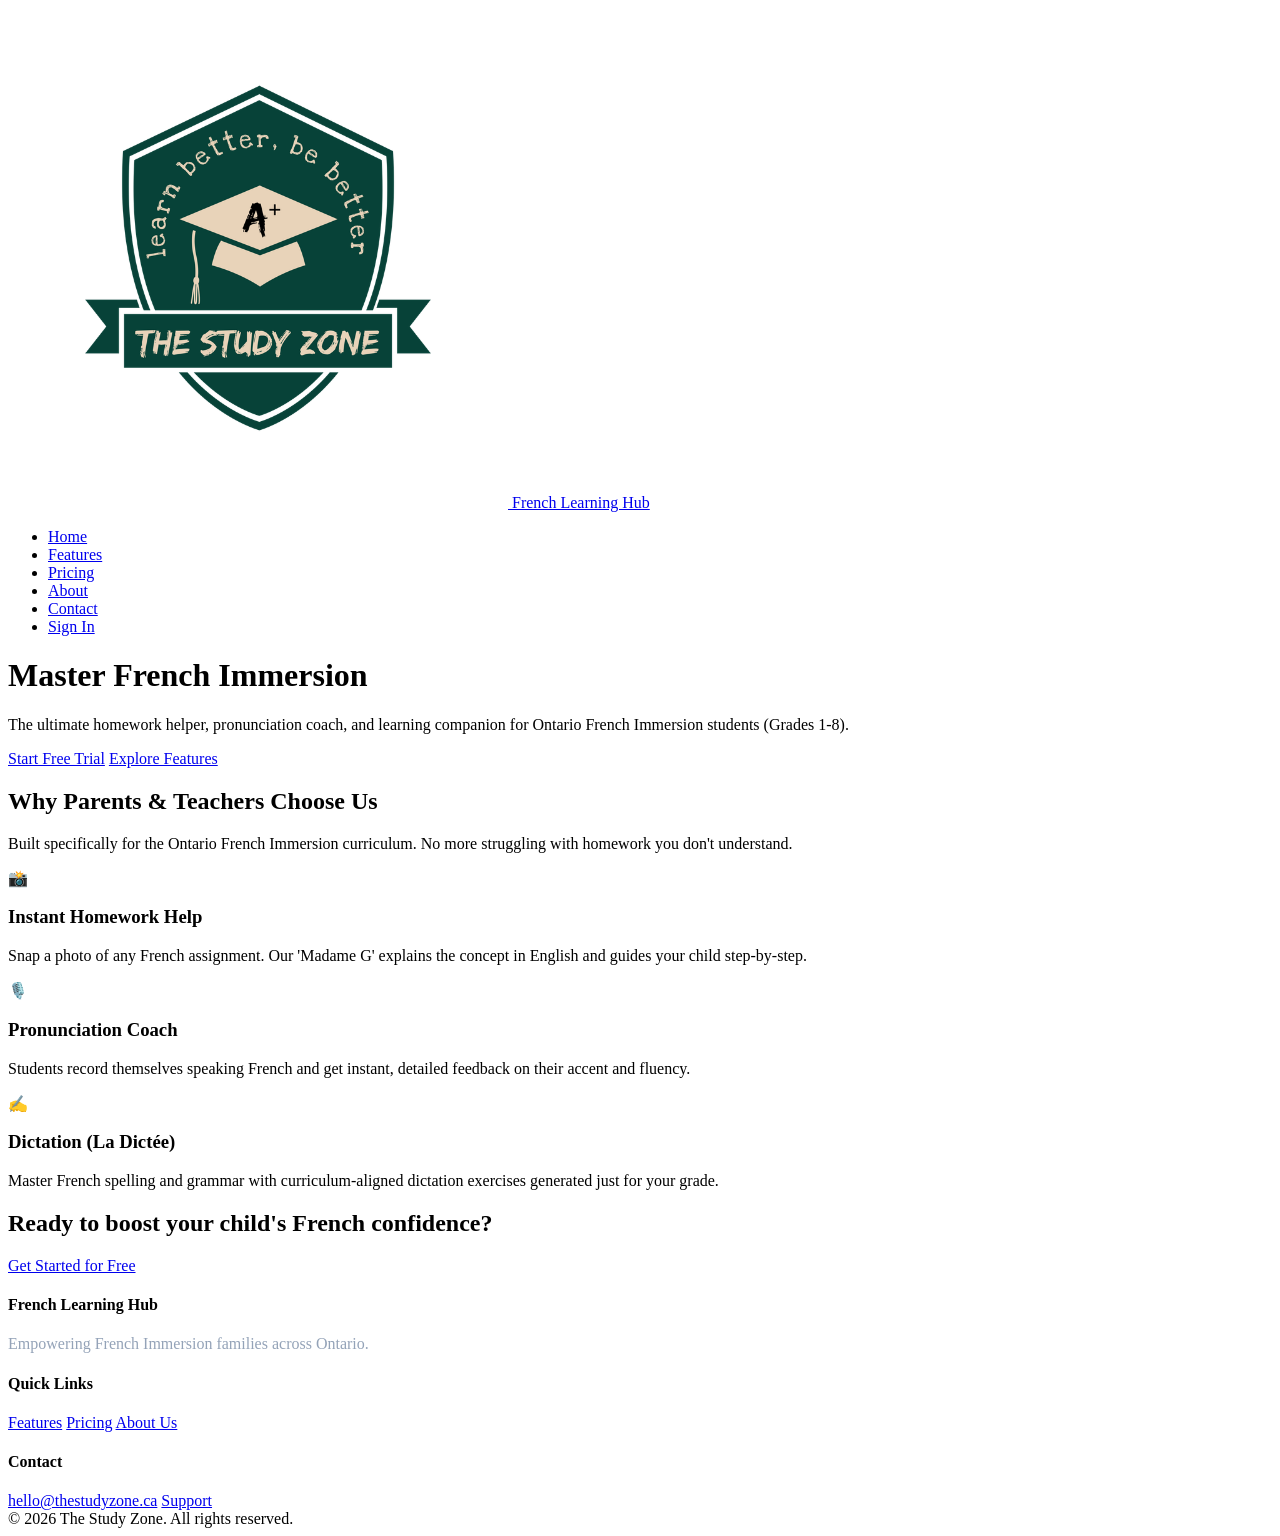
==== index.html @ 84c40214 "Add files via upload" ====
<!DOCTYPE html>
<html lang="en">
<head>
    <meta charset="UTF-8">
    <meta name="viewport" content="width=device-width, initial-scale=1.0">
    <title>French Learning Hub | AI French Tutor for Ontario French Immersion | The Study Zone</title>
    <meta name="description" content="Ontario's #1 AI-powered French tutor for French Immersion students in Brampton, Mississauga, Caledon & GTA. Homework help, pronunciation practice, daily quizzes.">
    <link rel="stylesheet" href="css/style.css">
</head>
<body>
    <nav class="navbar">
        <div class="nav-container">
            <a href="index.html" class="logo">
                <img src="logo.png" alt="Logo"> French Learning Hub
            </a>
            <div class="hamburger"><span></span><span></span><span></span></div>
            <ul class="nav-links">
                <li><a href="index.html">Home</a></li>
                <li><a href="features.html">Features</a></li>
                <li><a href="pricing.html">Pricing</a></li>
                <li><a href="about.html">About</a></li>
                <li><a href="contact.html">Contact</a></li>
                <li><a href="https://app.thestudyzone.ca" class="btn btn-primary">Sign In</a></li>
            </ul>
        </div>
    </nav>

    <header class="hero">
        <div class="container">
            <h1>Master French Immersion</h1>
            <p>The ultimate homework helper, pronunciation coach, and learning companion for Ontario French Immersion students (Grades 1-8).</p>
            <div class="hero-buttons">
                <a href="https://app.thestudyzone.ca" class="btn btn-primary">Start Free Trial</a>
                <a href="features.html" class="btn btn-outline">Explore Features</a>
            </div>
        </div>
    </header>

    <section>
        <div class="container">
            <h2 class="section-title">Why Parents & Teachers Choose Us</h2>
            <p class="section-subtitle">Built specifically for the Ontario French Immersion curriculum. No more struggling with homework you don't understand.</p>
            <div class="grid-3">
                <div class="card">
                    <div class="card-icon">📸</div>
                    <h3>Instant Homework Help</h3>
                    <p>Snap a photo of any French assignment. Our 'Madame G' explains the concept in English and guides your child step-by-step.</p>
                </div>
                <div class="card">
                    <div class="card-icon">🎙️</div>
                    <h3>Pronunciation Coach</h3>
                    <p>Students record themselves speaking French and get instant, detailed feedback on their accent and fluency.</p>
                </div>
                <div class="card">
                    <div class="card-icon">✍️</div>
                    <h3>Dictation (La Dictée)</h3>
                    <p>Master French spelling and grammar with curriculum-aligned dictation exercises generated just for your grade.</p>
                </div>
            </div>
        </div>
    </section>

    <section style="background: var(--light);">
        <div class="container text-center">
            <h2 class="section-title">Ready to boost your child's French confidence?</h2>
            <a href="https://app.thestudyzone.ca" class="btn btn-primary">Get Started for Free</a>
        </div>
    </section>

    <footer>
        <div class="container">
            <div class="footer-grid">
                <div class="footer-col">
                    <h4>French Learning Hub</h4>
                    <p style="color: #94a3b8;">Empowering French Immersion families across Ontario.</p>
                </div>
                <div class="footer-col">
                    <h4>Quick Links</h4>
                    <a href="features.html">Features</a>
                    <a href="pricing.html">Pricing</a>
                    <a href="about.html">About Us</a>
                </div>
                <div class="footer-col">
                    <h4>Contact</h4>
                    <a href="mailto:hello@thestudyzone.ca">hello@thestudyzone.ca</a>
                    <a href="contact.html">Support</a>
                </div>
            </div>
            <div class="footer-bottom">
                &copy; 2026 The Study Zone. All rights reserved.
            </div>
        </div>
    </footer>
    <script src="js/main.js"></script>
</body>
</html>
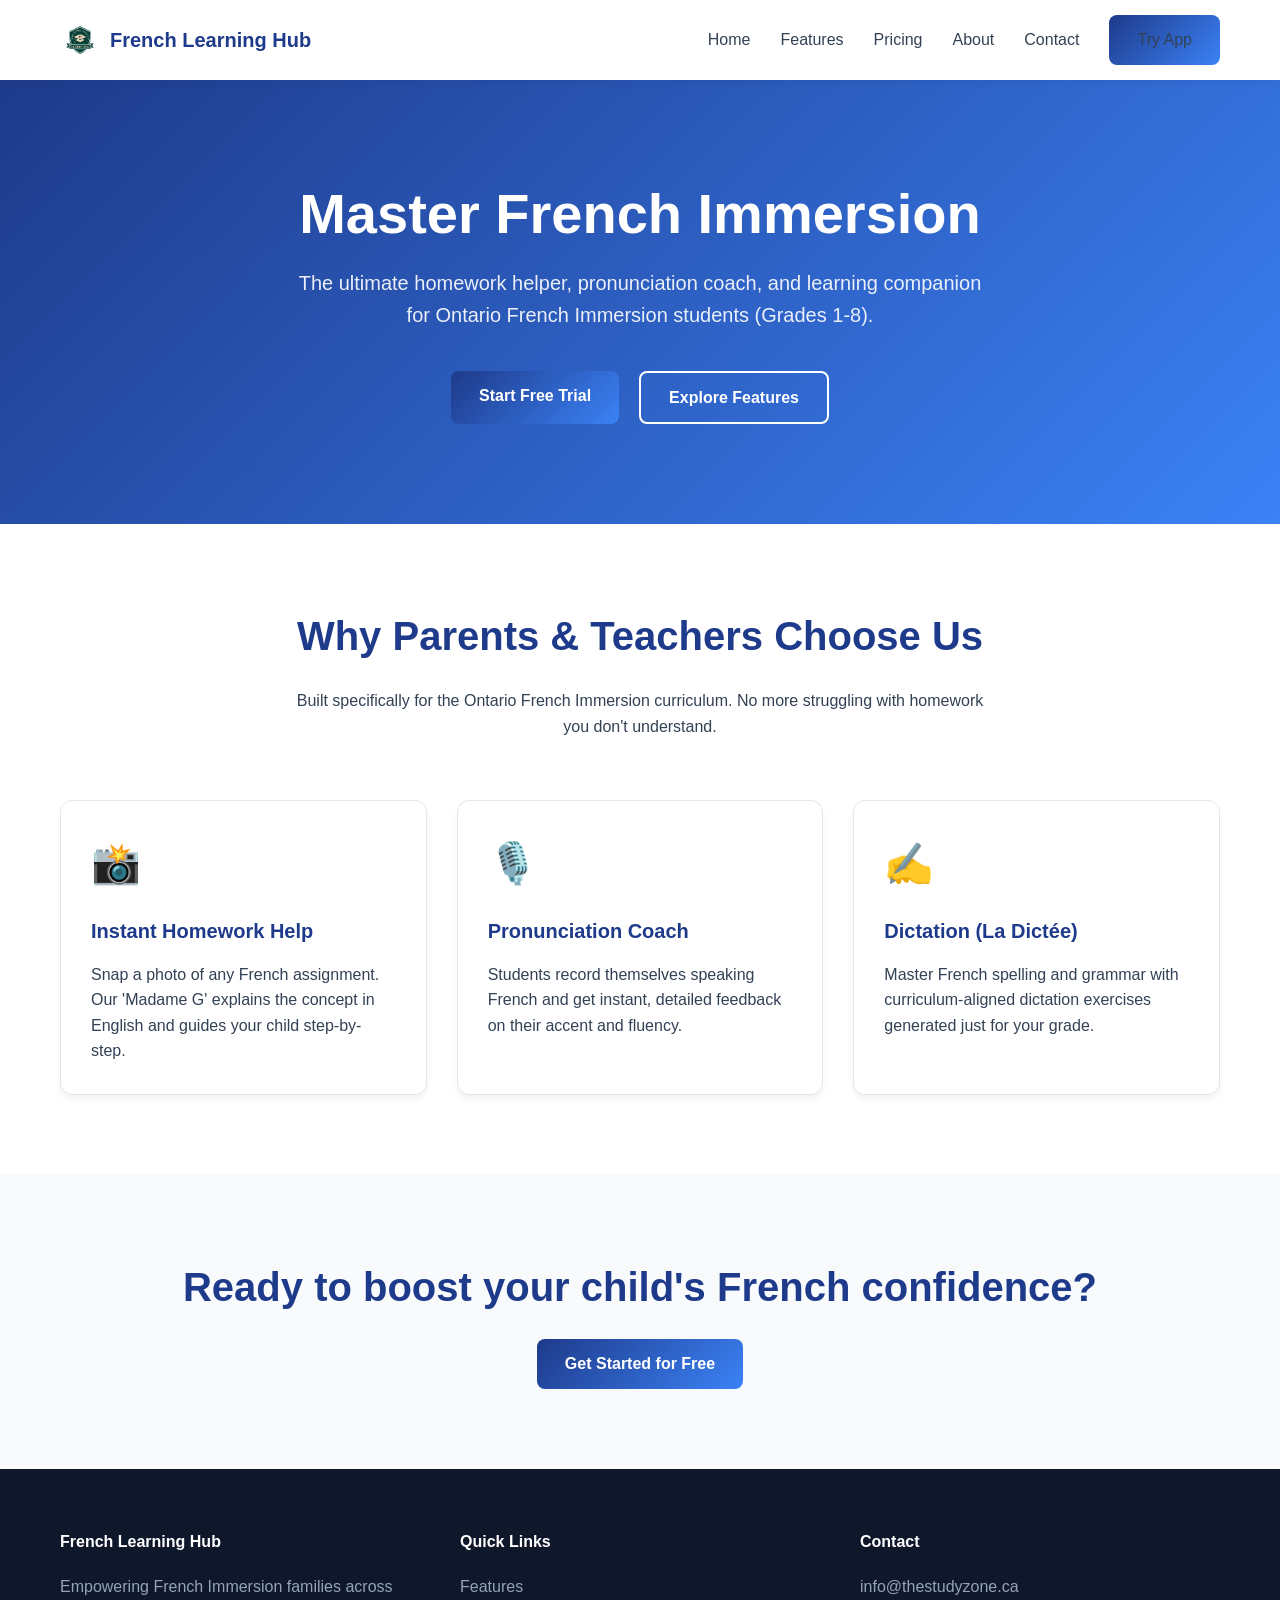
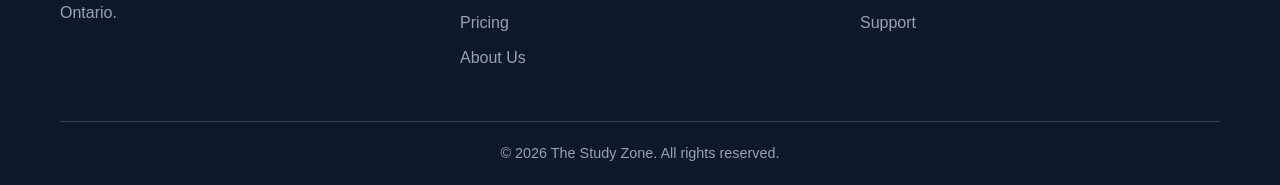
==== commit 6ebe3ca2: "Update index.html" ====
--- a/index.html
+++ b/index.html
@@ -5,7 +5,7 @@
     <meta name="viewport" content="width=device-width, initial-scale=1.0">
     <title>French Learning Hub | AI French Tutor for Ontario French Immersion | The Study Zone</title>
     <meta name="description" content="Ontario's #1 AI-powered French tutor for French Immersion students in Brampton, Mississauga, Caledon & GTA. Homework help, pronunciation practice, daily quizzes.">
-    <link rel="stylesheet" href="css/style.css">
+    <link rel="stylesheet" href="style.css">
 </head>
 <body>
     <nav class="navbar">
@@ -20,7 +20,7 @@
                 <li><a href="pricing.html">Pricing</a></li>
                 <li><a href="about.html">About</a></li>
                 <li><a href="contact.html">Contact</a></li>
-                <li><a href="https://app.thestudyzone.ca" class="btn btn-primary">Sign In</a></li>
+                <li><a href="app.html" class="btn btn-primary">Try App</a></li>
             </ul>
         </div>
     </nav>
@@ -30,7 +30,7 @@
             <h1>Master French Immersion</h1>
             <p>The ultimate homework helper, pronunciation coach, and learning companion for Ontario French Immersion students (Grades 1-8).</p>
             <div class="hero-buttons">
-                <a href="https://app.thestudyzone.ca" class="btn btn-primary">Start Free Trial</a>
+                <a href="app.html" class="btn btn-primary">Start Free Trial</a>
                 <a href="features.html" class="btn btn-outline">Explore Features</a>
             </div>
         </div>
@@ -63,7 +63,7 @@
     <section style="background: var(--light);">
         <div class="container text-center">
             <h2 class="section-title">Ready to boost your child's French confidence?</h2>
-            <a href="https://app.thestudyzone.ca" class="btn btn-primary">Get Started for Free</a>
+            <a href="app.html" class="btn btn-primary">Get Started for Free</a>
         </div>
     </section>
 
@@ -82,7 +82,7 @@
                 </div>
                 <div class="footer-col">
                     <h4>Contact</h4>
-                    <a href="mailto:hello@thestudyzone.ca">hello@thestudyzone.ca</a>
+                    <a href="mailto:info@thestudyzone.ca">info@thestudyzone.ca</a>
                     <a href="contact.html">Support</a>
                 </div>
             </div>
@@ -91,6 +91,6 @@
             </div>
         </div>
     </footer>
-    <script src="js/main.js"></script>
+    <script src="main.js"></script>
 </body>
 </html>
--- a/style.css
+++ b/style.css
@@ -0,0 +1,81 @@
+/* style.css */
+:root {
+    --primary: #1e3a8a; /* Deep Blue */
+    --primary-light: #3b82f6;
+    --accent: #f59e0b; /* Gold */
+    --dark: #0f172a;
+    --text: #334155;
+    --light: #f8fafc;
+    --white: #ffffff;
+    --gradient: linear-gradient(135deg, #1e3a8a 0%, #3b82f6 100%);
+}
+
+* { margin: 0; padding: 0; box-sizing: border-box; }
+body { font-family: -apple-system, BlinkMacSystemFont, 'Segoe UI', Roboto, sans-serif; line-height: 1.6; color: var(--text); background: var(--white); }
+a { text-decoration: none; color: inherit; }
+ul { list-style: none; }
+img { max-width: 100%; height: auto; }
+
+.container { max-width: 1200px; margin: 0 auto; padding: 0 20px; }
+.text-center { text-align: center; }
+.btn { display: inline-block; padding: 12px 28px; border-radius: 8px; font-weight: 600; transition: all 0.3s; cursor: pointer; border: none; text-align: center; }
+.btn-primary { background: var(--gradient); color: var(--white); }
+.btn-primary:hover { transform: translateY(-2px); box-shadow: 0 10px 20px rgba(30, 58, 138, 0.2); }
+.btn-outline { background: transparent; border: 2px solid var(--white); color: var(--white); }
+.btn-outline:hover { background: var(--white); color: var(--primary); }
+
+/* Navigation */
+.navbar { background: var(--white); box-shadow: 0 2px 10px rgba(0,0,0,0.05); position: sticky; top: 0; z-index: 1000; }
+.nav-container { display: flex; justify-content: space-between; align-items: center; padding: 15px 20px; max-width: 1200px; margin: 0 auto; }
+.logo { display: flex; align-items: center; gap: 10px; font-size: 1.25rem; font-weight: 700; color: var(--primary); }
+.logo img { height: 40px; }
+.nav-links { display: flex; gap: 30px; align-items: center; }
+.nav-links a { font-weight: 500; color: var(--text); transition: color 0.3s; }
+.nav-links a:hover { color: var(--primary); }
+.hamburger { display: none; flex-direction: column; gap: 5px; cursor: pointer; }
+.hamburger span { width: 25px; height: 3px; background: var(--dark); }
+
+/* Hero Section */
+.hero { background: var(--gradient); color: var(--white); padding: 100px 20px; text-align: center; }
+.hero h1 { font-size: 3.5rem; margin-bottom: 20px; line-height: 1.2; }
+.hero p { font-size: 1.25rem; margin-bottom: 40px; opacity: 0.9; max-width: 700px; margin-left: auto; margin-right: auto; }
+.hero-buttons { display: flex; gap: 20px; justify-content: center; flex-wrap: wrap; }
+
+/* Sections */
+section { padding: 80px 20px; }
+.section-title { font-size: 2.5rem; color: var(--primary); text-align: center; margin-bottom: 20px; }
+.section-subtitle { text-align: center; color: var(--text); margin-bottom: 60px; max-width: 700px; margin-left: auto; margin-right: auto; }
+
+/* Features Grid */
+.grid-3 { display: grid; grid-template-columns: repeat(auto-fit, minmax(300px, 1fr)); gap: 30px; }
+.grid-4 { display: grid; grid-template-columns: repeat(auto-fit, minmax(250px, 1fr)); gap: 30px; }
+.card { background: var(--white); padding: 30px; border-radius: 12px; box-shadow: 0 4px 6px rgba(0,0,0,0.05); transition: transform 0.3s; border: 1px solid #e2e8f0; }
+.card:hover { transform: translateY(-5px); box-shadow: 0 10px 20px rgba(0,0,0,0.1); }
+.card-icon { font-size: 2.5rem; margin-bottom: 20px; }
+.card h3 { color: var(--primary); margin-bottom: 15px; font-size: 1.25rem; }
+
+/* Pricing */
+.pricing-card { text-align: center; padding: 40px 30px; }
+.pricing-card.featured { border: 2px solid var(--primary); position: relative; }
+.pricing-card.featured::before { content: "Most Popular"; position: absolute; top: -12px; left: 50%; transform: translateX(-50%); background: var(--primary); color: var(--white); padding: 4px 12px; border-radius: 20px; font-size: 0.8rem; font-weight: 600; }
+.price { font-size: 2.5rem; font-weight: 700; color: var(--dark); margin: 20px 0; }
+.price span { font-size: 1rem; font-weight: 400; color: var(--text); }
+.pricing-features { margin: 30px 0; text-align: left; }
+.pricing-features li { margin-bottom: 10px; padding-left: 25px; position: relative; }
+.pricing-features li::before { content: "✓"; position: absolute; left: 0; color: var(--primary); font-weight: bold; }
+
+/* Footer */
+footer { background: var(--dark); color: var(--white); padding: 60px 20px 20px; }
+.footer-grid { display: grid; grid-template-columns: repeat(auto-fit, minmax(200px, 1fr)); gap: 40px; margin-bottom: 40px; }
+.footer-col h4 { margin-bottom: 20px; color: var(--white); }
+.footer-col a { color: #94a3b8; display: block; margin-bottom: 10px; transition: color 0.3s; }
+.footer-col a:hover { color: var(--white); }
+.footer-bottom { text-align: center; padding-top: 20px; border-top: 1px solid #334155; color: #94a3b8; font-size: 0.9rem; }
+
+/* Responsive */
+@media (max-width: 768px) {
+    .nav-links { display: none; position: absolute; top: 70px; left: 0; width: 100%; background: var(--white); flex-direction: column; padding: 20px; box-shadow: 0 10px 10px rgba(0,0,0,0.1); }
+    .nav-links.active { display: flex; }
+    .hamburger { display: flex; }
+    .hero h1 { font-size: 2.5rem; }
+}
